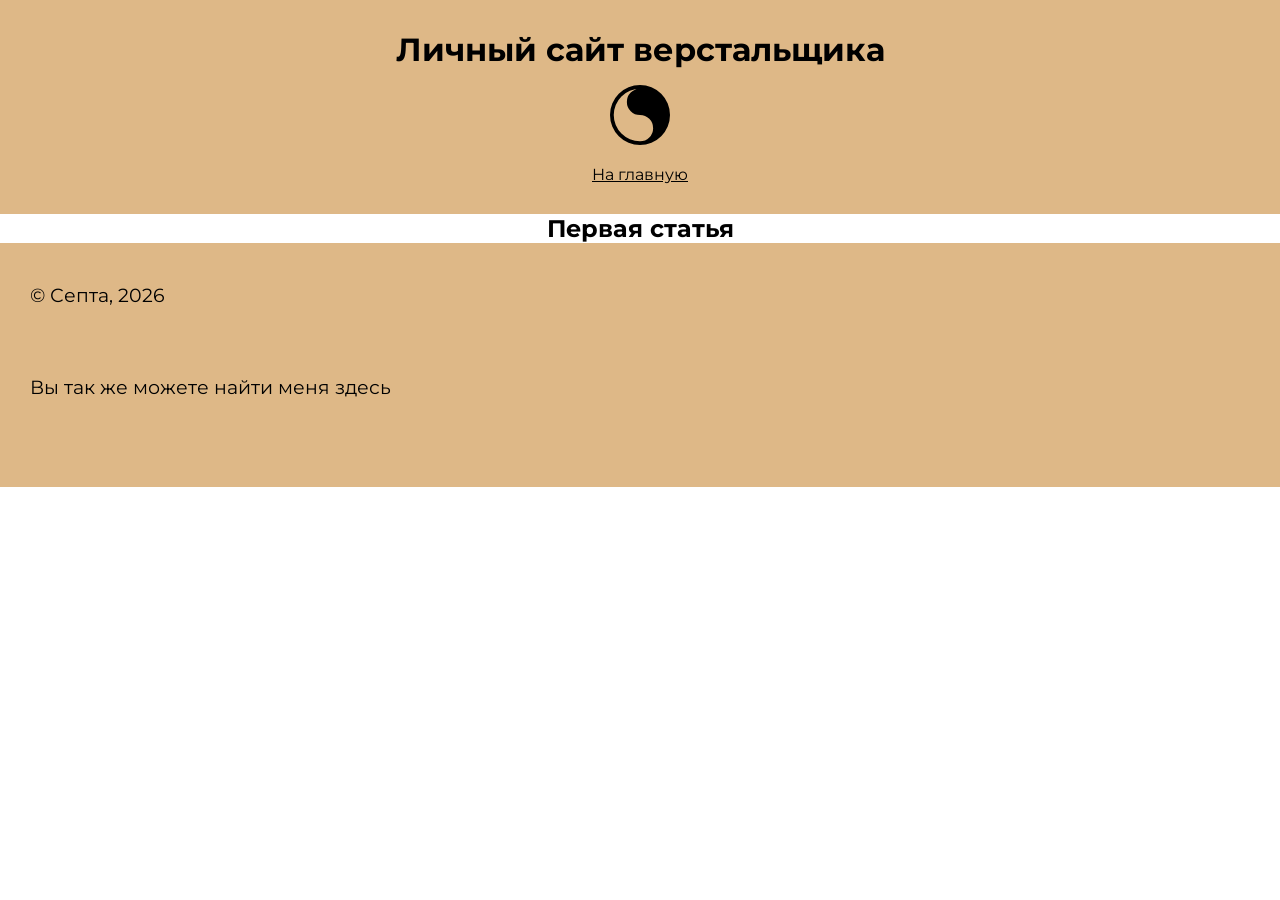
==== article1.html @ 63db3a3b "Add files via upload" ====
<!DOCTYPE html>
<html lang="ru">
<head>
    <meta charset="UTF-8">
    <meta name="viewport" content="width=device-width, initial-scale=1.0">
    <title>Сайт верстальщика</title>
    <link rel="preconnect" href="https://fonts.googleapis.com">
    <link rel="preconnect" href="https://fonts.gstatic.com" crossorigin>
    <link href="https://fonts.googleapis.com/css2?family=Montserrat:ital,wght@0,100..900;1,100..900&display=swap" rel="stylesheet">
    <link rel="stylesheet" href="css/style.css">
</head>
<body>
    <header>
        <h1>Личный сайт верстальщика</h1>
        <img id="logo" width="60px" src="img/brilliance.svg" alt="логотип">
        <nav>
            <ul>
                <li><a href="index.html">На главную</a></li>
            </ul>
        </nav>
    </header>
    <main>
        <section class="content">
            <h2>Первая статья</h2>
        </section>
    </main>
    <footer>
        <p>&copy; Септа, 2026</p>
        <p>Вы так же можете найти меня здесь</p>
    </footer>
</body>
</html>
---- css/style.css ----
*{
    margin: 0;
    padding: 0;
}


header{
    background-color: burlywood;
    text-align: center;
    padding-top: 30px;
    padding-bottom: 30px;
}

html{
    font-size: 1em;
    font-family: "Montserrat", sans-serif;
}

footer{
    background-color: burlywood;
    padding: 30px 20px;
}
#about{
    background-color: antiquewhite;
    text-align: center;
    padding: 20px 20px;
}
#articles{
    background-color: rgb(182, 182, 182);
    text-align: center;
    padding: 20px 20px;
}
p{
    text-align: justify;
    font-size: 1.2rem;
    line-height: 1.5rem;
    margin-bottom: 3rem;
    padding: 10px
    
}
h2{
    text-align: center;
    font-size: 1.5rem;
}
ol{
    padding-left: 1em;
    text-align: center;
    list-style: none;
}

nav ul{
    list-style: none;
    display: flex;
    gap: 15px;
    justify-content: center;
}
#logo{
    padding: 1em 1em 1em;
}
a{
    color: black;
}
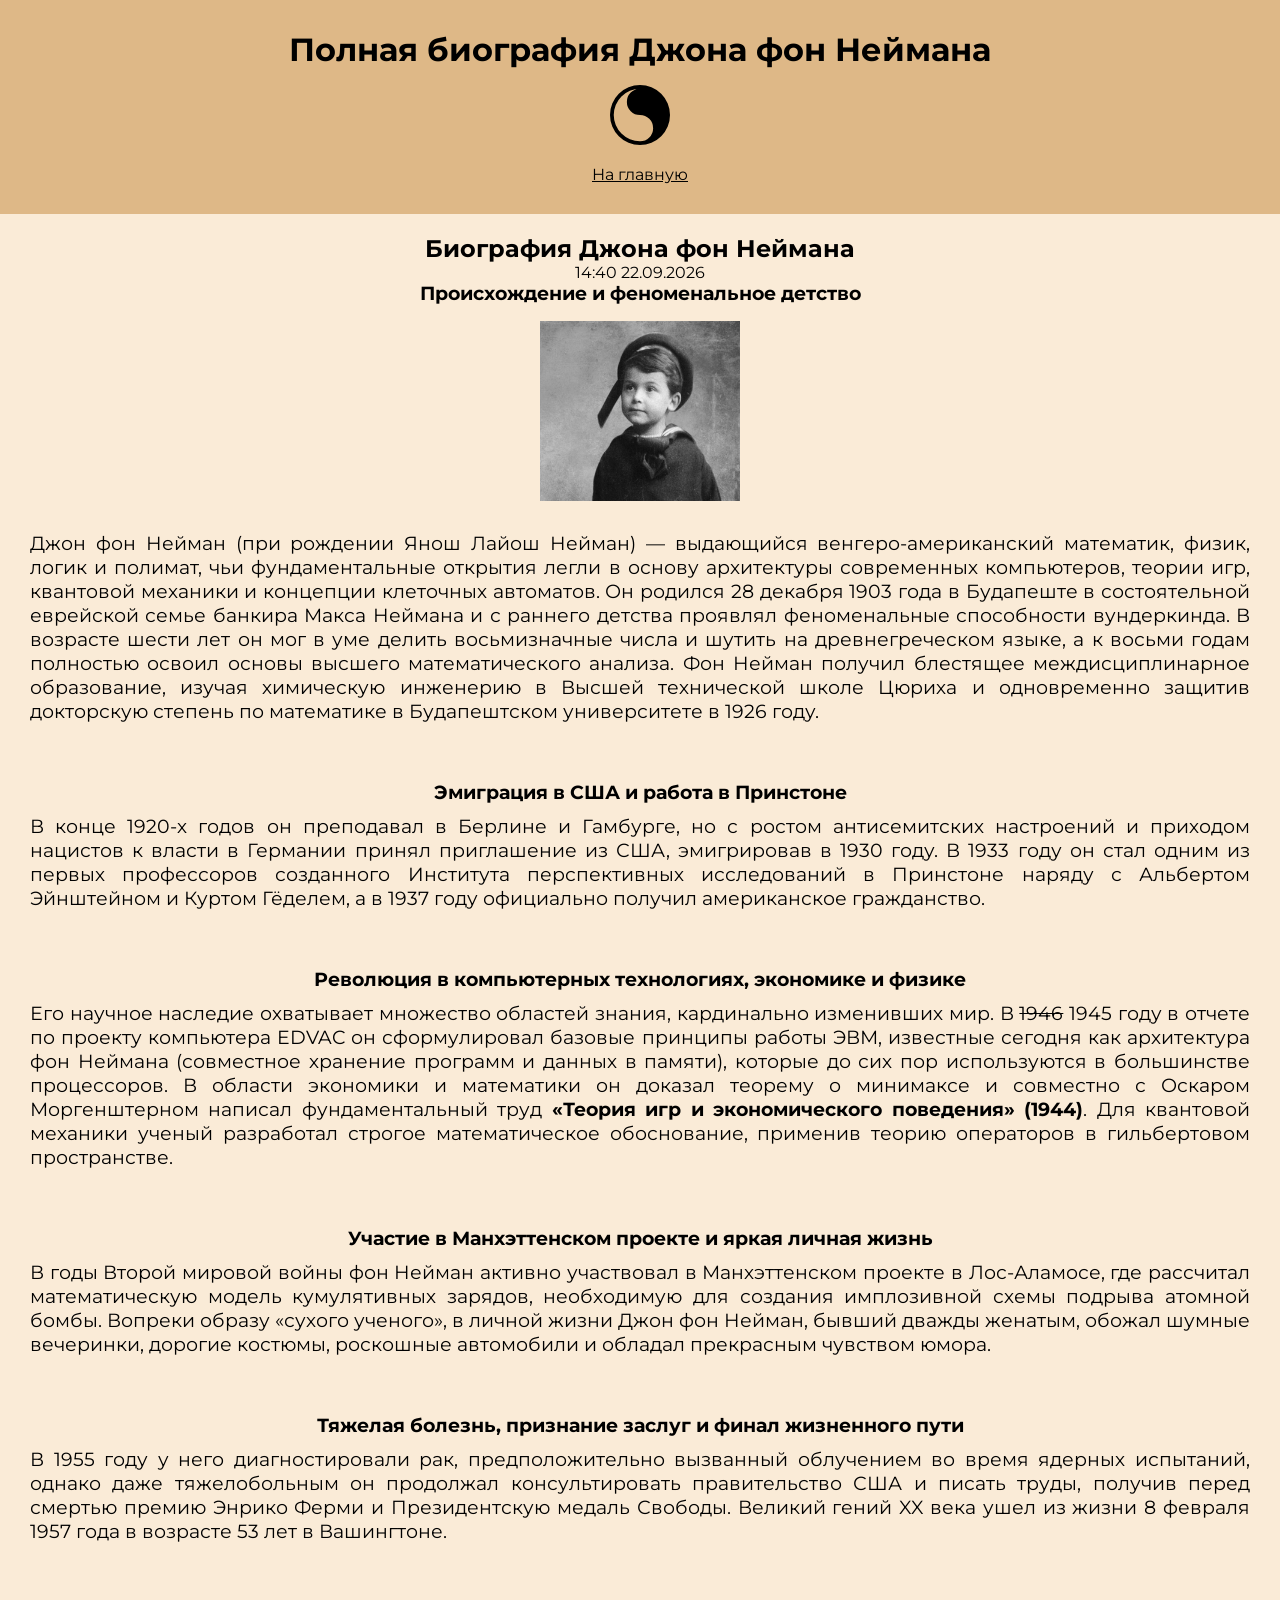
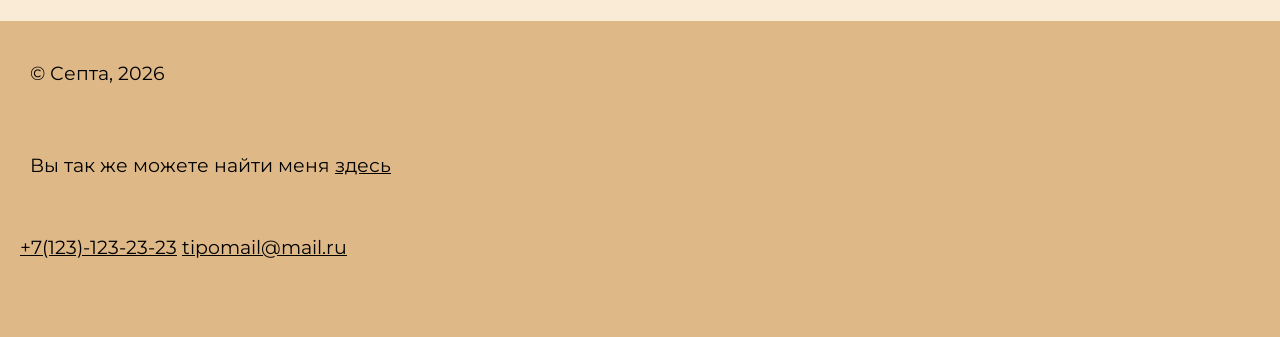
==== commit 60b8fc9b: "Add files via upload" ====
--- a/article1.html
+++ b/article1.html
@@ -3,7 +3,7 @@
 <head>
     <meta charset="UTF-8">
     <meta name="viewport" content="width=device-width, initial-scale=1.0">
-    <title>Сайт верстальщика</title>
+    <title>Биография</title>
     <link rel="preconnect" href="https://fonts.googleapis.com">
     <link rel="preconnect" href="https://fonts.gstatic.com" crossorigin>
     <link href="https://fonts.googleapis.com/css2?family=Montserrat:ital,wght@0,100..900;1,100..900&display=swap" rel="stylesheet">
@@ -11,7 +11,7 @@
 </head>
 <body>
     <header>
-        <h1>Личный сайт верстальщика</h1>
+        <h1>Полная биография Джона фон Неймана</h1>
         <img id="logo" width="60px" src="img/brilliance.svg" alt="логотип">
         <nav>
             <ul>
@@ -20,13 +20,41 @@
         </nav>
     </header>
     <main>
+        <section id="contentt">
         <section class="content">
-            <h2>Первая статья</h2>
+            <h2>Биография Джона фон Неймана</h2>
+            <time datetime="2026-09-22T14:40"> 14:40 22.09.2026</time>
+            <h3>Происхождение и феноменальное детство</h3>
+            <img width="200px" src="img/jfnSmall.jpeg" alt="Джон фон Нейман маленький">
+            <p>
+                Джон фон Нейман (при рождении Янош Лайош Нейман) — выдающийся венгеро-американский математик, физик, логик и полимат, чьи фундаментальные открытия легли в основу архитектуры современных компьютеров, теории игр, квантовой механики и концепции клеточных автоматов. Он родился 28 декабря 1903 года в Будапеште в состоятельной еврейской семье банкира Макса Неймана и с раннего детства проявлял феноменальные способности вундеркинда. В возрасте шести лет он мог в уме делить восьмизначные числа и шутить на древнегреческом языке, а к восьми годам полностью освоил основы высшего математического анализа. Фон Нейман получил блестящее междисциплинарное образование, изучая химическую инженерию в Высшей технической школе Цюриха и одновременно защитив докторскую степень по математике в Будапештском университете в 1926 году.
+            </p>
+            <h3>Эмиграция в США и работа в Принстоне</h3>
+            <p>
+               В конце 1920-х годов он преподавал в Берлине и Гамбурге, но с ростом антисемитских настроений и приходом нацистов к власти в Германии принял приглашение из США, эмигрировав в 1930 году. В 1933 году он стал одним из первых профессоров созданного Института перспективных исследований в Принстоне наряду с Альбертом Эйнштейном и Куртом Гёделем, а в 1937 году официально получил американское гражданство. 
+            </p>
+            <h3>Революция в компьютерных технологиях, экономике и физике</h3>
+            <p>
+                Его научное наследие охватывает множество областей знания, кардинально изменивших мир. В <del>1946</del> 1945 году в отчете по проекту компьютера EDVAC он сформулировал базовые принципы работы ЭВМ, известные сегодня как архитектура фон Неймана (совместное хранение программ и данных в памяти), которые до сих пор используются в большинстве процессоров. В области экономики и математики он доказал теорему о минимаксе и совместно с Оскаром Моргенштерном написал фундаментальный труд <strong>«Теория игр и экономического поведения» (1944)</strong>. Для квантовой механики ученый разработал строгое математическое обоснование, применив теорию операторов в гильбертовом пространстве.
+            </p>
+            <h3>Участие в Манхэттенском проекте и яркая личная жизнь</h3>
+            <p>
+                В годы Второй мировой войны фон Нейман активно участвовал в Манхэттенском проекте в Лос-Аламосе, где рассчитал математическую модель кумулятивных зарядов, необходимую для создания имплозивной схемы подрыва атомной бомбы. Вопреки образу «сухого ученого», в личной жизни Джон фон Нейман, бывший дважды женатым, обожал шумные вечеринки, дорогие костюмы, роскошные автомобили и обладал прекрасным чувством юмора.
+            </p>
+            <h3>Тяжелая болезнь, признание заслуг и финал жизненного пути</h3>
+            <p>
+                В 1955 году у него диагностировали рак, предположительно вызванный облучением во время ядерных испытаний, однако даже тяжелобольным он продолжал консультировать правительство США и писать труды, получив перед смертью премию Энрико Ферми и Президентскую медаль Свободы. Великий гений XX века ушел из жизни 8 февраля 1957 года в возрасте 53 лет в Вашингтоне.
+            </p>
+            </section>
         </section>
     </main>
     <footer>
         <p>&copy; Септа, 2026</p>
-        <p>Вы так же можете найти меня здесь</p>
+        <p> Вы так же можете найти меня <a target="_blank" href="https://midis.ru/">здесь</a></p>
+        <section id="links">
+        <a href="tel:81231232323">+7(123)-123-23-23</a>
+        <a href="mailto:tipomail@mail.ru">tipomail@mail.ru</a>
+        </section>
     </footer>
 </body>
 </html>
--- a/css/style.css
+++ b/css/style.css
@@ -60,3 +60,26 @@
 a{
     color: black;
 }
+#contentt{
+    background-color: antiquewhite;
+    text-align: center;
+    padding: 20px 20px;
+}
+img{
+    padding: 1em;
+}
+#links{
+    text-align: justify;
+    font-size: 1.2rem;
+    line-height: 1.5rem;
+    margin-bottom: 3rem;
+    
+}
+dt{
+    font-size: 2em;
+}
+dd{
+    font-size: 1em;
+    text-align: justify;
+    padding:  1em 6em;
+}
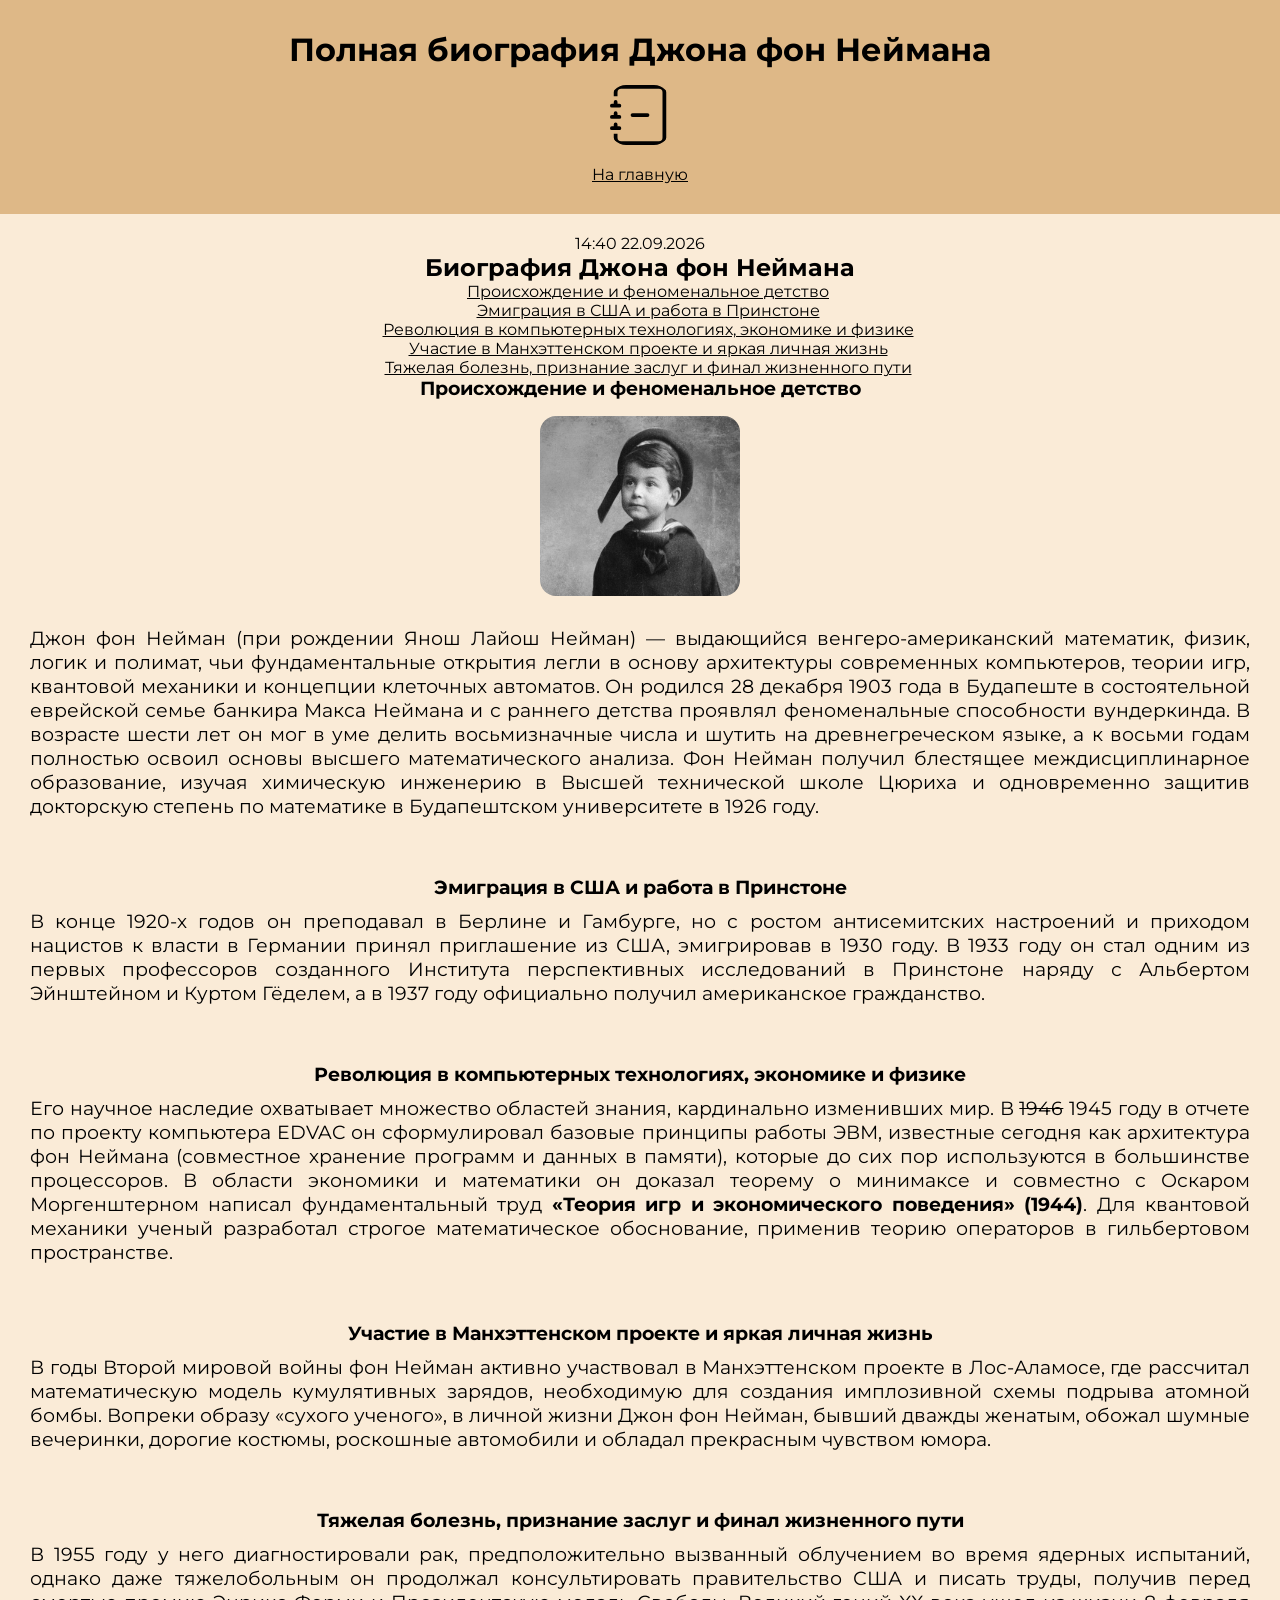
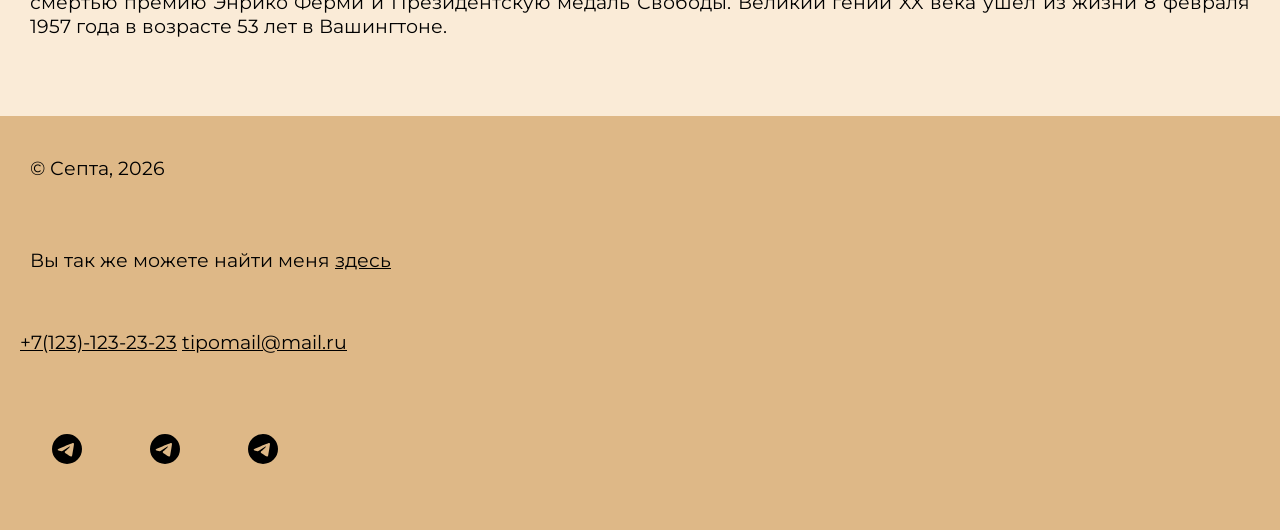
==== commit 8b07c602: "Add files via upload" ====
--- a/article1.html
+++ b/article1.html
@@ -8,11 +8,12 @@
     <link rel="preconnect" href="https://fonts.gstatic.com" crossorigin>
     <link href="https://fonts.googleapis.com/css2?family=Montserrat:ital,wght@0,100..900;1,100..900&display=swap" rel="stylesheet">
     <link rel="stylesheet" href="css/style.css">
+    <link rel="icon" href="img/journal-minus.svg">
 </head>
 <body>
     <header>
         <h1>Полная биография Джона фон Неймана</h1>
-        <img id="logo" width="60px" src="img/brilliance.svg" alt="логотип">
+        <img id="logo" width="60px" src="img/journal-minus.svg" alt="логотип">
         <nav>
             <ul>
                 <li><a href="index.html">На главную</a></li>
@@ -22,26 +23,33 @@
     <main>
         <section id="contentt">
         <section class="content">
+            <time datetime="2026-09-22T14:40"> 14:40 22.09.2026</time>
             <h2>Биография Джона фон Неймана</h2>
-            <time datetime="2026-09-22T14:40"> 14:40 22.09.2026</time>
-            <h3>Происхождение и феноменальное детство</h3>
+            <ol>
+                <li><a href="#det"> Происхождение и феноменальное детство</a></li>
+                <li><a href="#emig"> Эмиграция в США и работа в Принстоне</a></li>
+                <li><a href="#rev"> Революция в компьютерных технологиях, экономике и физике</a></li>
+                <li><a href="#uch"> Участие в Манхэттенском проекте и яркая личная жизнь</a></li>
+                <li><a href="#bolen"> Тяжелая болезнь, признание заслуг и финал жизненного пути</a></li>
+            </ol>
+            <h3 id="det">Происхождение и феноменальное детство</h3>
             <img width="200px" src="img/jfnSmall.jpeg" alt="Джон фон Нейман маленький">
             <p>
                 Джон фон Нейман (при рождении Янош Лайош Нейман) — выдающийся венгеро-американский математик, физик, логик и полимат, чьи фундаментальные открытия легли в основу архитектуры современных компьютеров, теории игр, квантовой механики и концепции клеточных автоматов. Он родился 28 декабря 1903 года в Будапеште в состоятельной еврейской семье банкира Макса Неймана и с раннего детства проявлял феноменальные способности вундеркинда. В возрасте шести лет он мог в уме делить восьмизначные числа и шутить на древнегреческом языке, а к восьми годам полностью освоил основы высшего математического анализа. Фон Нейман получил блестящее междисциплинарное образование, изучая химическую инженерию в Высшей технической школе Цюриха и одновременно защитив докторскую степень по математике в Будапештском университете в 1926 году.
             </p>
-            <h3>Эмиграция в США и работа в Принстоне</h3>
+            <h3 id="emig">Эмиграция в США и работа в Принстоне</h3>
             <p>
                В конце 1920-х годов он преподавал в Берлине и Гамбурге, но с ростом антисемитских настроений и приходом нацистов к власти в Германии принял приглашение из США, эмигрировав в 1930 году. В 1933 году он стал одним из первых профессоров созданного Института перспективных исследований в Принстоне наряду с Альбертом Эйнштейном и Куртом Гёделем, а в 1937 году официально получил американское гражданство. 
             </p>
-            <h3>Революция в компьютерных технологиях, экономике и физике</h3>
+            <h3 id="rev">Революция в компьютерных технологиях, экономике и физике</h3>
             <p>
                 Его научное наследие охватывает множество областей знания, кардинально изменивших мир. В <del>1946</del> 1945 году в отчете по проекту компьютера EDVAC он сформулировал базовые принципы работы ЭВМ, известные сегодня как архитектура фон Неймана (совместное хранение программ и данных в памяти), которые до сих пор используются в большинстве процессоров. В области экономики и математики он доказал теорему о минимаксе и совместно с Оскаром Моргенштерном написал фундаментальный труд <strong>«Теория игр и экономического поведения» (1944)</strong>. Для квантовой механики ученый разработал строгое математическое обоснование, применив теорию операторов в гильбертовом пространстве.
             </p>
-            <h3>Участие в Манхэттенском проекте и яркая личная жизнь</h3>
+            <h3 id="uch">Участие в Манхэттенском проекте и яркая личная жизнь</h3>
             <p>
                 В годы Второй мировой войны фон Нейман активно участвовал в Манхэттенском проекте в Лос-Аламосе, где рассчитал математическую модель кумулятивных зарядов, необходимую для создания имплозивной схемы подрыва атомной бомбы. Вопреки образу «сухого ученого», в личной жизни Джон фон Нейман, бывший дважды женатым, обожал шумные вечеринки, дорогие костюмы, роскошные автомобили и обладал прекрасным чувством юмора.
             </p>
-            <h3>Тяжелая болезнь, признание заслуг и финал жизненного пути</h3>
+            <h3 id="bolen">Тяжелая болезнь, признание заслуг и финал жизненного пути</h3>
             <p>
                 В 1955 году у него диагностировали рак, предположительно вызванный облучением во время ядерных испытаний, однако даже тяжелобольным он продолжал консультировать правительство США и писать труды, получив перед смертью премию Энрико Ферми и Президентскую медаль Свободы. Великий гений XX века ушел из жизни 8 февраля 1957 года в возрасте 53 лет в Вашингтоне.
             </p>
@@ -55,6 +63,9 @@
         <a href="tel:81231232323">+7(123)-123-23-23</a>
         <a href="mailto:tipomail@mail.ru">tipomail@mail.ru</a>
         </section>
+        <a target="_blank" href="https://m.vk.ru/""><img id="soc" src="img/telegram.svg"  href="https://m.vk.ru/" alt="телеграмм" width="30px"></a>
+        <a target="_blank" href="https://m.vk.ru/""><img id="soc" src="img/telegram.svg"  href="https://m.vk.ru/" alt="телеграмм" width="30px"></a>
+        <a target="_blank" href="https://m.vk.ru/""><img id="soc" src="img/telegram.svg"  href="https://m.vk.ru/" alt="телеграмм" width="30px"></a>
     </footer>
 </body>
 </html>
--- a/css/style.css
+++ b/css/style.css
@@ -67,6 +67,7 @@
 }
 img{
     padding: 1em;
+    border-radius: 2em;
 }
 #links{
     text-align: justify;
@@ -83,3 +84,7 @@
     text-align: justify;
     padding:  1em 6em;
 }
+#soc{
+    padding: 2em;
+    align-items: center;
+}
